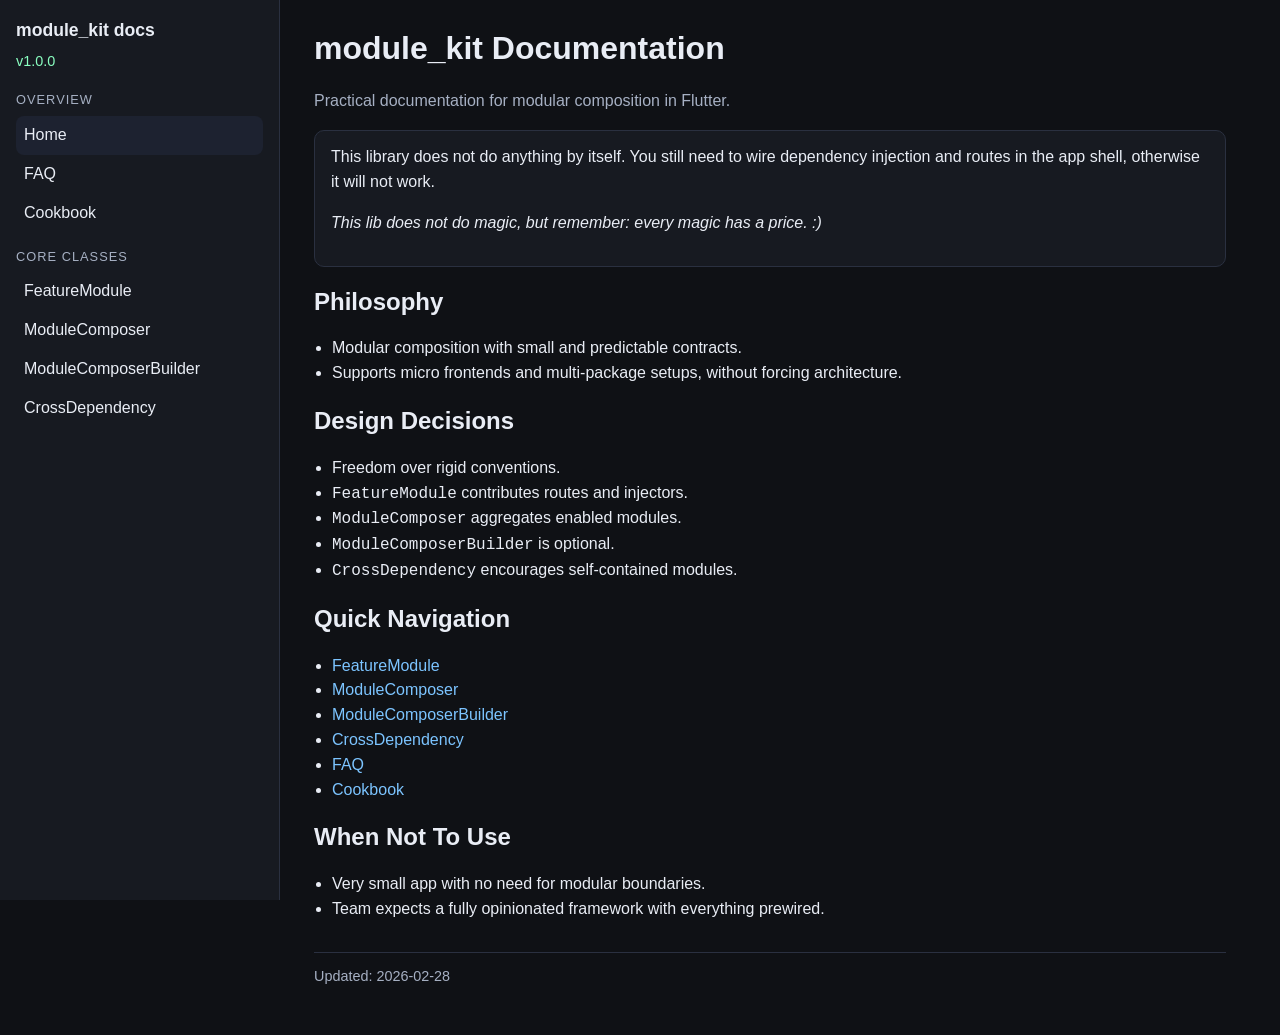
==== docs/html/index.html @ 9caac84c "Expand CHANGELOG.md for the initial public release of `module_kit`, detailing added features, change" ====
<!doctype html>
<html lang="en">
  <head>
    <meta charset="UTF-8" />
    <meta name="viewport" content="width=device-width, initial-scale=1.0" />
    <title>module_kit docs</title>
    <link rel="stylesheet" href="./styles.css" />
  </head>
  <body>
    <div class="layout">
      <aside class="sidebar">
        <h1>module_kit docs</h1>
        <div class="version">v1.0.0</div>

        <div class="nav-group">
          <div class="nav-title">Overview</div>
          <a class="active" href="./index.html">Home</a>
          <a href="./faq.html">FAQ</a>
          <a href="./cookbook.html">Cookbook</a>
        </div>

        <div class="nav-group">
          <div class="nav-title">Core Classes</div>
          <a href="./feature_module.html">FeatureModule</a>
          <a href="./module_composer.html">ModuleComposer</a>
          <a href="./module_composer_builder.html">ModuleComposerBuilder</a>
          <a href="./cross_dependency.html">CrossDependency</a>
        </div>
      </aside>

      <main class="content">
        <h1>module_kit Documentation</h1>
        <p class="muted">Practical documentation for modular composition in Flutter.</p>

        <section class="callout">
          This library does not do anything by itself. You still need to wire dependency injection and routes in the app shell, otherwise it will not work.
          <p>
            <em>This lib does not do magic, but remember: every magic has a price. :)</em>
          </p>
        </section>

        <h2>Philosophy</h2>
        <ul>
          <li>Modular composition with small and predictable contracts.</li>
          <li>Supports micro frontends and multi-package setups, without forcing architecture.</li>
        </ul>

        <h2>Design Decisions</h2>
        <ul>
          <li>Freedom over rigid conventions.</li>
          <li><code>FeatureModule</code> contributes routes and injectors.</li>
          <li><code>ModuleComposer</code> aggregates enabled modules.</li>
          <li><code>ModuleComposerBuilder</code> is optional.</li>
          <li><code>CrossDependency</code> encourages self-contained modules.</li>
        </ul>

        <h2>Quick Navigation</h2>
        <ul>
          <li><a href="./feature_module.html">FeatureModule</a></li>
          <li><a href="./module_composer.html">ModuleComposer</a></li>
          <li><a href="./module_composer_builder.html">ModuleComposerBuilder</a></li>
          <li><a href="./cross_dependency.html">CrossDependency</a></li>
          <li><a href="./faq.html">FAQ</a></li>
          <li><a href="./cookbook.html">Cookbook</a></li>
        </ul>

        <h2>When Not To Use</h2>
        <ul>
          <li>Very small app with no need for modular boundaries.</li>
          <li>Team expects a fully opinionated framework with everything prewired.</li>
        </ul>

        <footer>
          Updated: 2026-02-28
        </footer>
      </main>
    </div>
  </body>
</html>
---- docs/html/styles.css ----
:root {
  --bg: #0f1115;
  --panel: #171a21;
  --panel-2: #1d2230;
  --text: #e9edf5;
  --muted: #a6b0c3;
  --brand: #7cc4ff;
  --brand-2: #8affc1;
  --border: #2a3040;
  --code: #11151f;
}

* {
  box-sizing: border-box;
}

html,
body {
  margin: 0;
  padding: 0;
  background: var(--bg);
  color: var(--text);
  font-family: Inter, Segoe UI, Roboto, Helvetica, Arial, sans-serif;
  line-height: 1.55;
}

a {
  color: var(--brand);
  text-decoration: none;
}

a:hover {
  text-decoration: underline;
}

.layout {
  display: grid;
  grid-template-columns: 280px 1fr;
  min-height: 100vh;
}

.sidebar {
  border-right: 1px solid var(--border);
  background: var(--panel);
  padding: 20px 16px;
  position: sticky;
  top: 0;
  height: 100vh;
}

.sidebar h1 {
  margin: 0 0 8px;
  font-size: 1.1rem;
}

.version {
  color: var(--brand-2);
  font-size: 0.9rem;
  margin-bottom: 18px;
}

.nav-group {
  margin-bottom: 14px;
}

.nav-title {
  color: var(--muted);
  font-size: 0.8rem;
  text-transform: uppercase;
  letter-spacing: 0.08em;
  margin-bottom: 6px;
}

.nav-group a {
  display: block;
  padding: 7px 8px;
  border-radius: 8px;
  color: var(--text);
}

.nav-group a:hover,
.nav-group a.active {
  background: var(--panel-2);
}

.content {
  padding: 28px 34px 48px;
  max-width: 980px;
}

h1,
h2,
h3 {
  line-height: 1.25;
}

h1 {
  margin-top: 0;
}

.muted {
  color: var(--muted);
}

.callout {
  border: 1px solid var(--border);
  background: var(--panel);
  padding: 14px 16px;
  border-radius: 10px;
}

code,
pre {
  font-family: ui-monospace, SFMono-Regular, Menlo, Monaco, Consolas, Liberation Mono, monospace;
}

pre {
  background: var(--code);
  border: 1px solid var(--border);
  border-radius: 10px;
  padding: 12px;
  overflow-x: auto;
}

ul {
  padding-left: 18px;
}

footer {
  margin-top: 30px;
  color: var(--muted);
  font-size: 0.9rem;
  border-top: 1px solid var(--border);
  padding-top: 12px;
}
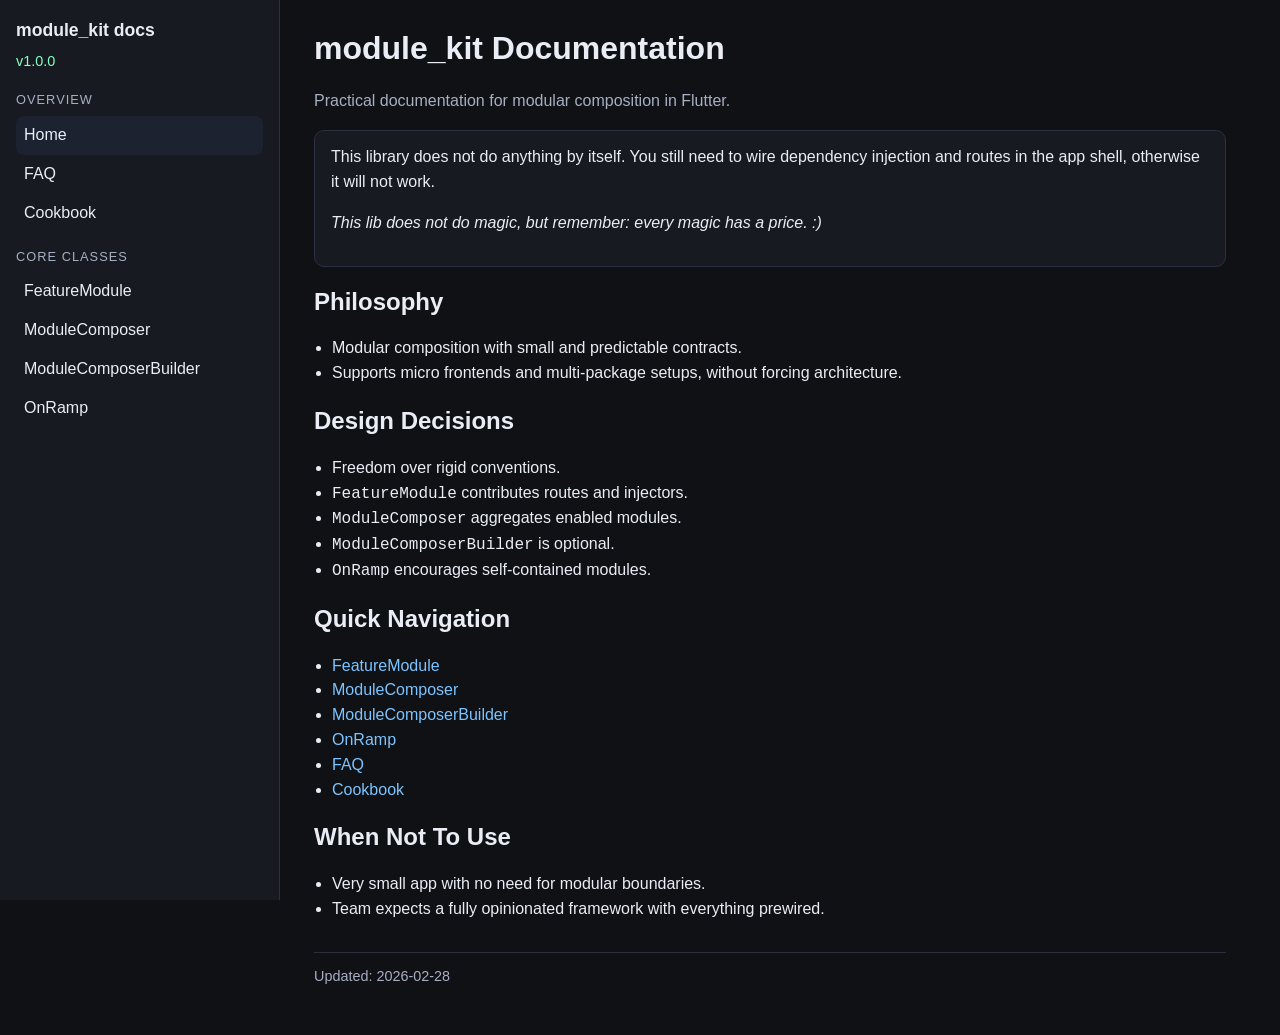
==== commit cc860164: "Rename CrossDependency to OnRamp and adopt OnRampImpl convention. Aligns the public API, examples, a" ====
--- a/docs/html/index.html
+++ b/docs/html/index.html
@@ -24,7 +24,7 @@
           <a href="./feature_module.html">FeatureModule</a>
           <a href="./module_composer.html">ModuleComposer</a>
           <a href="./module_composer_builder.html">ModuleComposerBuilder</a>
-          <a href="./cross_dependency.html">CrossDependency</a>
+          <a href="./on_ramp.html">OnRamp</a>
         </div>
       </aside>
 
@@ -51,7 +51,7 @@
           <li><code>FeatureModule</code> contributes routes and injectors.</li>
           <li><code>ModuleComposer</code> aggregates enabled modules.</li>
           <li><code>ModuleComposerBuilder</code> is optional.</li>
-          <li><code>CrossDependency</code> encourages self-contained modules.</li>
+          <li><code>OnRamp</code> encourages self-contained modules.</li>
         </ul>
 
         <h2>Quick Navigation</h2>
@@ -59,7 +59,7 @@
           <li><a href="./feature_module.html">FeatureModule</a></li>
           <li><a href="./module_composer.html">ModuleComposer</a></li>
           <li><a href="./module_composer_builder.html">ModuleComposerBuilder</a></li>
-          <li><a href="./cross_dependency.html">CrossDependency</a></li>
+          <li><a href="./on_ramp.html">OnRamp</a></li>
           <li><a href="./faq.html">FAQ</a></li>
           <li><a href="./cookbook.html">Cookbook</a></li>
         </ul>
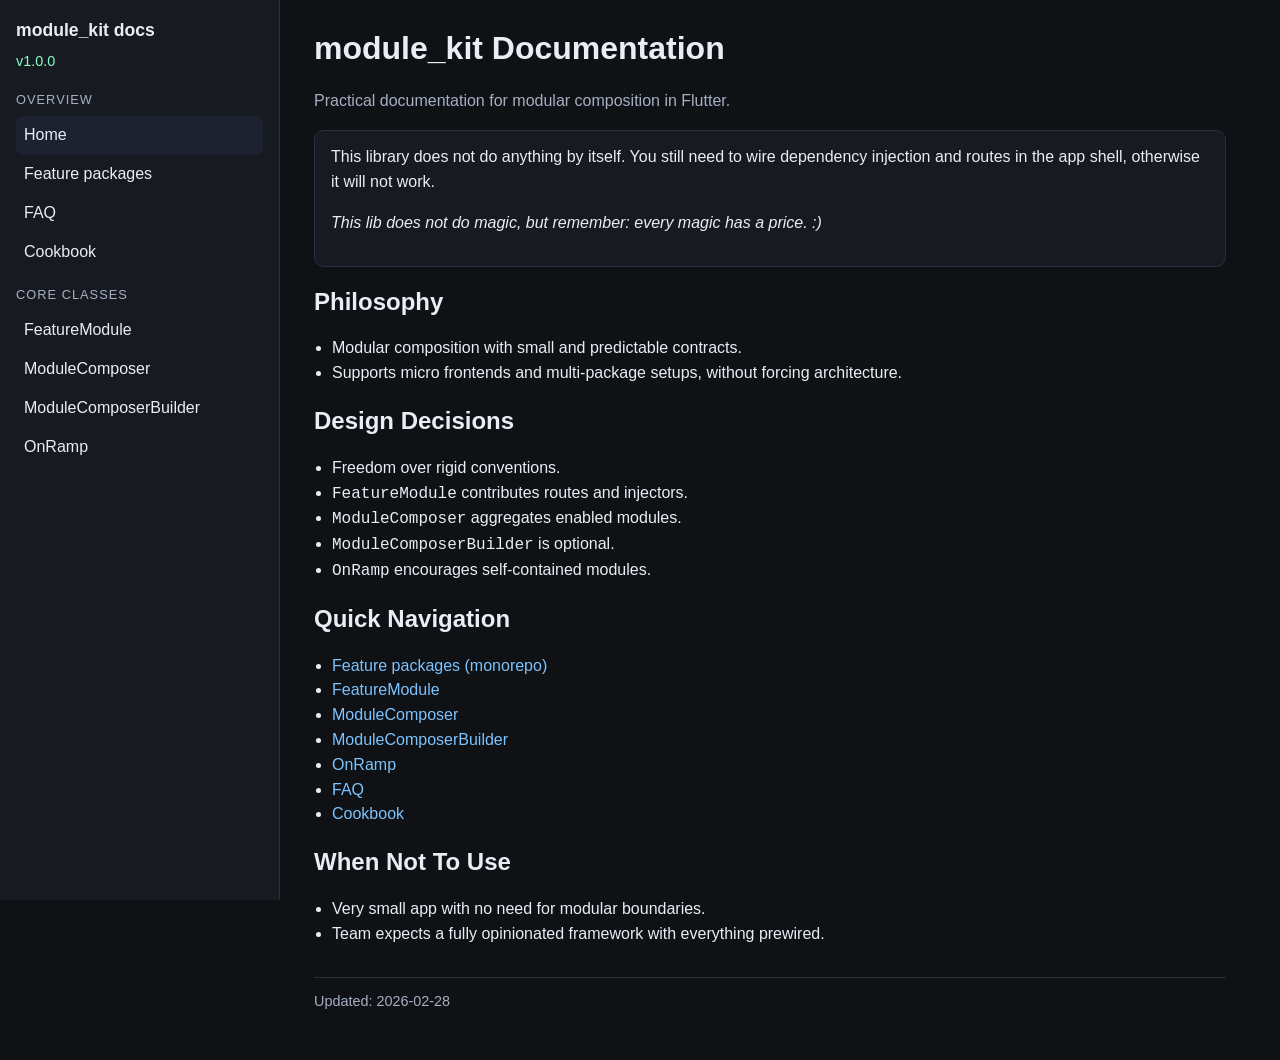
==== commit 67b857ac: "Document monorepo feature packages with diagrams. Add feature_packages.html and README Mermaid to sh" ====
--- a/docs/html/index.html
+++ b/docs/html/index.html
@@ -15,6 +15,7 @@
         <div class="nav-group">
           <div class="nav-title">Overview</div>
           <a class="active" href="./index.html">Home</a>
+          <a href="./feature_packages.html">Feature packages</a>
           <a href="./faq.html">FAQ</a>
           <a href="./cookbook.html">Cookbook</a>
         </div>
@@ -56,6 +57,7 @@
 
         <h2>Quick Navigation</h2>
         <ul>
+          <li><a href="./feature_packages.html">Feature packages (monorepo)</a></li>
           <li><a href="./feature_module.html">FeatureModule</a></li>
           <li><a href="./module_composer.html">ModuleComposer</a></li>
           <li><a href="./module_composer_builder.html">ModuleComposerBuilder</a></li>
